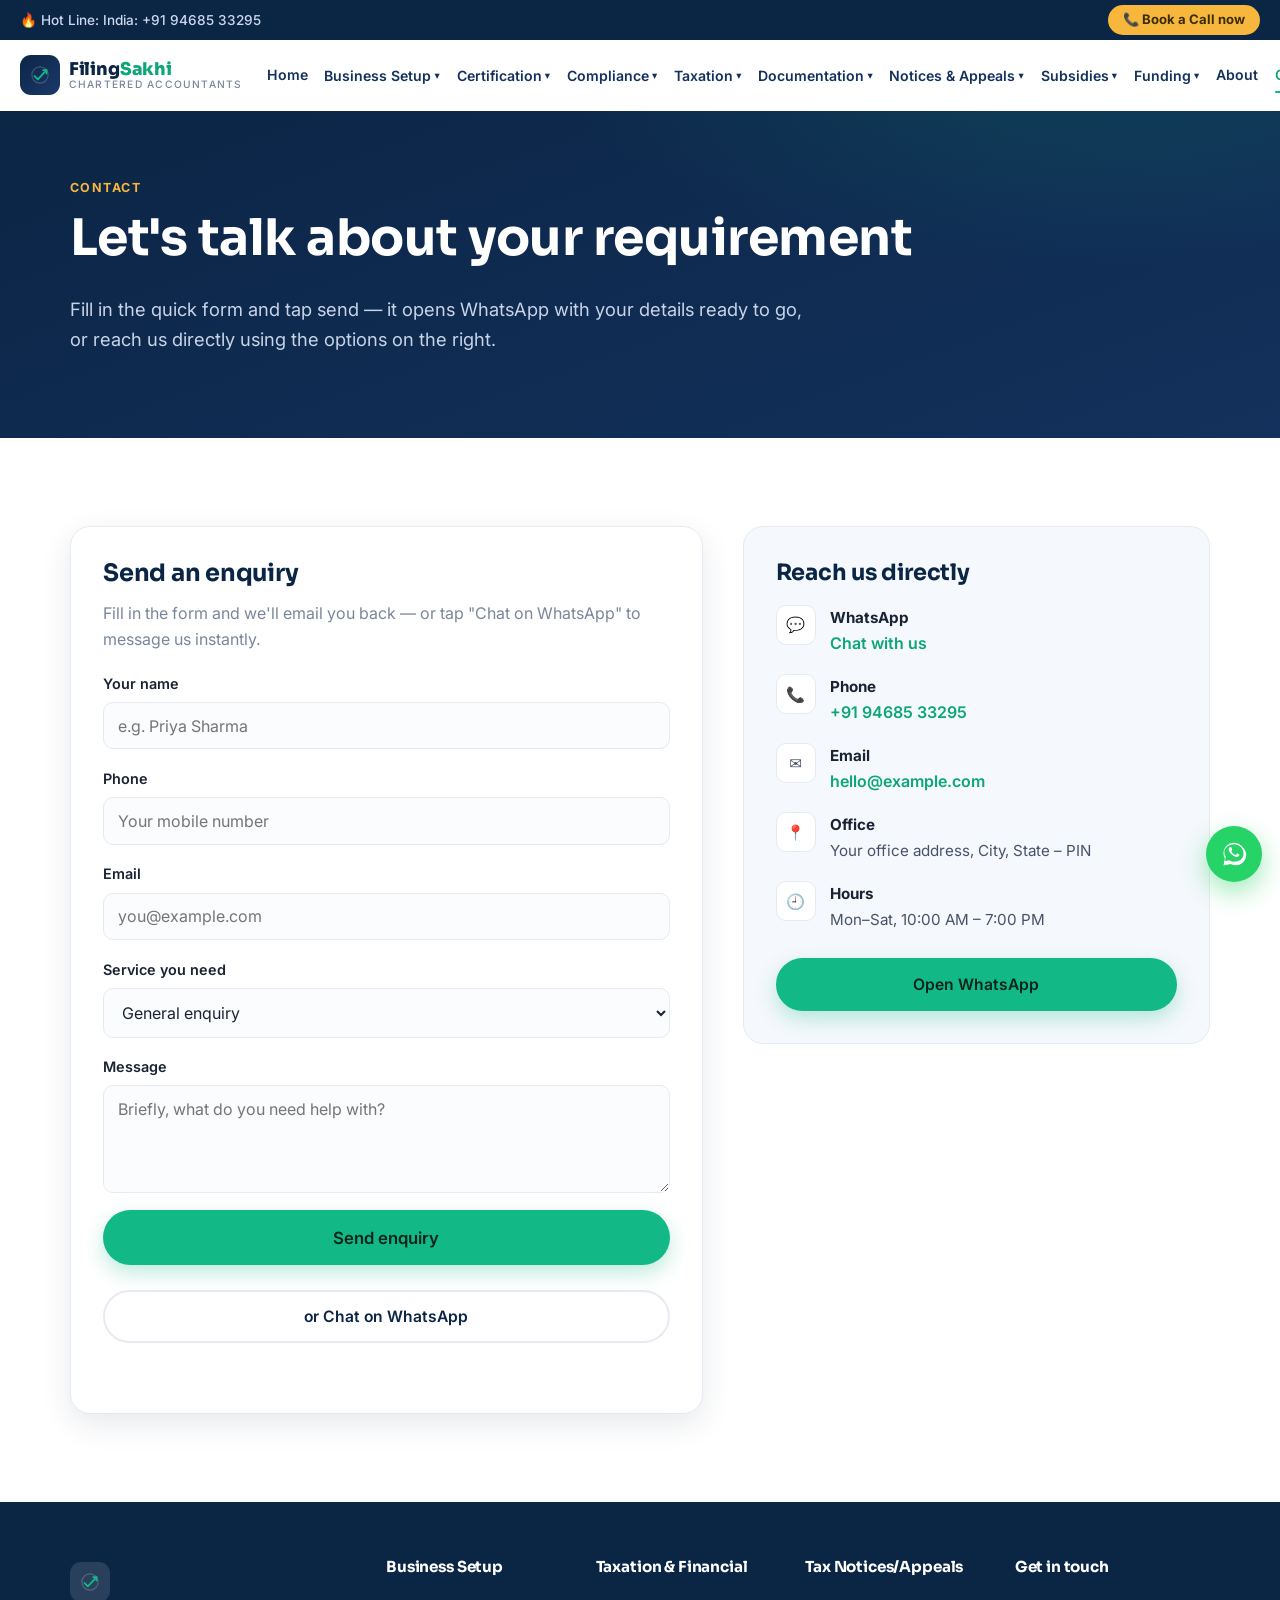
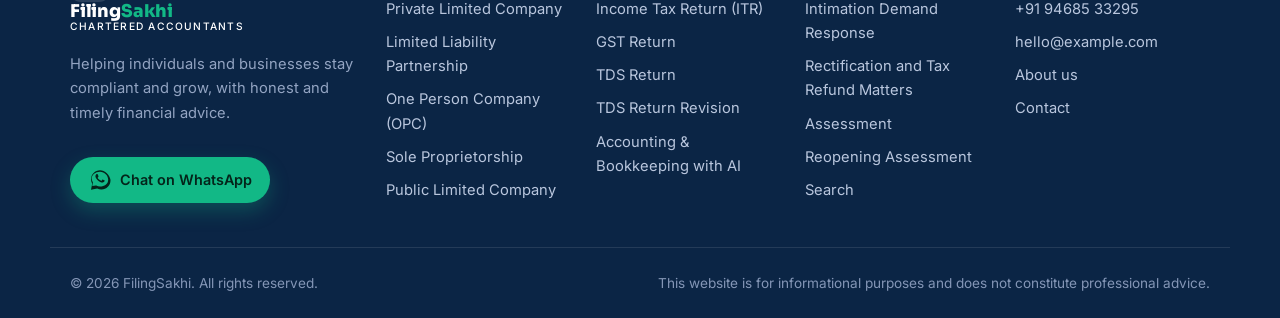
==== contact.html @ 88a985de "Initial commit: FilingSakhi static site Co-Authored-By: Claude Opus 4.8 (1M context) <noreply@anthro" ====
<!DOCTYPE html>
<html lang="en-IN">
<head>
  <meta charset="UTF-8" />
  <meta name="viewport" content="width=device-width, initial-scale=1.0" />
  <title>Contact — FilingSakhi | Chartered Accountants</title>
  <meta name="description" content="Contact FilingSakhi. Send your enquiry on WhatsApp and get a quick response for GST, income tax, company registration, compliance and accounting services." />
  <meta name="theme-color" content="#0b2545" />
  <link rel="icon" href="assets/favicon.svg" type="image/svg+xml" />
  <link rel="preconnect" href="https://fonts.googleapis.com" />
  <link rel="preconnect" href="https://fonts.gstatic.com" crossorigin />
  <link href="https://fonts.googleapis.com/css2?family=Inter:wght@400;500;600;700;800&family=Sora:wght@600;700;800&display=swap" rel="stylesheet" />
  <link rel="stylesheet" href="assets/css/style.css" />
</head>
<body>
  <header class="site-header" id="site-header-root"></header>

  <main>
    <section class="page-hero">
      <div class="container">
        <p class="eyebrow">Contact</p>
        <h1>Let's talk about your requirement</h1>
        <p class="lead">Fill in the quick form and tap send — it opens WhatsApp with your details ready to go, or reach us directly using the options on the right.</p>
      </div>
    </section>

    <section class="section">
      <div class="container contact-layout">
        <!-- WhatsApp enquiry form -->
        <div class="contact-form-wrap">
          <h2>Send an enquiry</h2>
          <p class="muted">Fill in the form and we'll email you back — or tap "Chat on WhatsApp" to message us instantly.</p>
          <div id="contact-form"></div>
        </div>

        <!-- Contact details -->
        <aside class="contact-info">
          <h2>Reach us directly</h2>
          <ul class="info-list">
            <li>
              <span class="info-ico">💬</span>
              <div><strong>WhatsApp</strong><a data-wa href="#">Chat with us</a></div>
            </li>
            <li>
              <span class="info-ico">📞</span>
              <div><strong>Phone</strong><a data-tel href="#"></a></div>
            </li>
            <li>
              <span class="info-ico">✉️</span>
              <div><strong>Email</strong><a data-email href="#"></a></div>
            </li>
            <li>
              <span class="info-ico">📍</span>
              <div><strong>Office</strong><span data-cfg-address></span></div>
            </li>
            <li>
              <span class="info-ico">🕘</span>
              <div><strong>Hours</strong><span data-cfg-hours></span></div>
            </li>
          </ul>
          <a class="btn btn-primary btn-block" data-wa href="#">Open WhatsApp</a>
        </aside>
      </div>
    </section>
  </main>

  <footer class="site-footer" id="site-footer-root"></footer>

  <a class="wa-float" data-wa href="#" aria-label="Chat on WhatsApp" title="Chat on WhatsApp">
    <svg viewBox="0 0 32 32" width="28" height="28" fill="currentColor" aria-hidden="true"><path d="M16 3C9.4 3 4 8.4 4 15c0 2.1.6 4.1 1.6 5.9L4 29l8.3-1.6c1.7.9 3.6 1.4 5.7 1.4 6.6 0 12-5.4 12-12S22.6 3 16 3zm0 21.8c-1.8 0-3.5-.5-5-1.4l-.4-.2-4.9.9.9-4.8-.2-.4c-1-1.6-1.5-3.4-1.5-5.3C4.9 9.5 9.9 4.9 16 4.9c6 0 10.9 4.9 10.9 10.9S22 24.8 16 24.8zm6-8.2c-.3-.2-1.9-1-2.2-1.1-.3-.1-.5-.2-.7.2s-.8 1.1-1 1.3c-.2.2-.4.2-.7.1-.3-.2-1.4-.5-2.6-1.6-1-.9-1.6-1.9-1.8-2.3-.2-.3 0-.5.1-.7l.5-.6c.2-.2.2-.3.3-.5.1-.2 0-.4 0-.6l-.9-2.2c-.2-.6-.5-.5-.7-.5h-.6c-.2 0-.5.1-.8.4-.3.3-1 1-1 2.5s1.1 2.9 1.2 3.1c.2.2 2.1 3.2 5.1 4.5.7.3 1.3.5 1.7.6.7.2 1.4.2 1.9.1.6-.1 1.9-.8 2.1-1.5.3-.7.3-1.4.2-1.5-.1-.2-.3-.2-.6-.4z"/></svg>
  </a>

  <script src="assets/js/main.js"></script>
</body>
</html>
---- assets/css/style.css ----
/* =========================================================
   Rahul & Associates — Chartered Accountants
   Design system + responsive styles
   ========================================================= */

:root {
  --navy: #0b2545;
  --navy-2: #13315c;
  --navy-3: #1b3a6b;
  --accent: #12b886;      /* emerald */
  --accent-dark: #0ca678;
  --gold: #f6b73c;
  --ink: #1a2333;
  --body: #47536b;
  --muted: #7a869a;
  --line: #e6eaf1;
  --bg: #ffffff;
  --bg-alt: #f5f8fc;
  --bg-navy-tint: #eef3fb;
  --white: #ffffff;
  --radius: 14px;
  --radius-lg: 20px;
  --shadow-sm: 0 2px 8px rgba(11, 37, 69, .06);
  --shadow: 0 10px 30px rgba(11, 37, 69, .10);
  --shadow-lg: 0 24px 60px rgba(11, 37, 69, .16);
  --container: 1180px;
  --font: "Inter", system-ui, -apple-system, Segoe UI, Roboto, sans-serif;
  --display: "Sora", var(--font);
}

/* ---------- Reset / base ---------- */
* { box-sizing: border-box; }
html { scroll-behavior: smooth; -webkit-text-size-adjust: 100%; overflow-x: clip; }
body { overflow-x: clip; }
body {
  margin: 0;
  font-family: var(--font);
  color: var(--body);
  background: var(--bg);
  line-height: 1.65;
  font-size: 16px;
  -webkit-font-smoothing: antialiased;
}
/* Lock background scroll while the mobile menu is open (both elements, since
   mobile browsers may scroll either <html> or <body>). */
html.nav-open, body.nav-open { overflow: hidden; height: 100%; }
body.nav-open .wa-float { display: none; }
img { max-width: 100%; display: block; }
a { color: inherit; text-decoration: none; }
h1, h2, h3, h4 { font-family: var(--display); color: var(--ink); line-height: 1.2; margin: 0 0 .5em; letter-spacing: -.01em; }
h1 { font-size: clamp(2rem, 5vw, 3.15rem); }
h2 { font-size: clamp(1.6rem, 3.5vw, 2.3rem); }
h3 { font-size: 1.2rem; }
p { margin: 0 0 1rem; }

.container { width: 100%; max-width: var(--container); margin: 0 auto; padding: 0 20px; }
.center { text-align: center; margin-top: 2.5rem; }
.muted { color: var(--muted); }

.eyebrow { text-transform: uppercase; letter-spacing: .12em; font-size: .78rem; font-weight: 700; color: var(--accent-dark); margin: 0 0 .6rem; }
.lead { font-size: 1.15rem; color: var(--body); max-width: 62ch; }

/* ---------- Buttons ---------- */
.btn {
  display: inline-flex; align-items: center; justify-content: center; gap: .5rem;
  font-family: var(--font); font-weight: 600; font-size: .98rem;
  padding: .72rem 1.35rem; border-radius: 999px; border: 2px solid transparent;
  cursor: pointer; transition: transform .15s ease, box-shadow .2s ease, background .2s ease, color .2s ease;
  white-space: nowrap;
}
.btn svg { flex-shrink: 0; }
.btn:active { transform: translateY(1px); }
.btn-primary { background: var(--accent); color: #04241a; box-shadow: 0 8px 20px rgba(18,184,134,.28); }
.btn-primary:hover { background: var(--accent-dark); box-shadow: 0 10px 26px rgba(18,184,134,.36); }
.btn-ghost { background: rgba(255,255,255,.12); color: #fff; border-color: rgba(255,255,255,.35); }
.btn-ghost:hover { background: rgba(255,255,255,.22); }
.btn-outline { background: transparent; color: var(--navy); border-color: var(--line); }
.btn-outline:hover { border-color: var(--accent); color: var(--accent-dark); }
.btn-white { background: #fff; color: var(--navy); }
.btn-white:hover { box-shadow: var(--shadow); }
.btn-lg { padding: .95rem 1.8rem; font-size: 1.05rem; }
.btn-sm { padding: .55rem 1rem; font-size: .9rem; }
.btn-block { width: 100%; }

/* ---------- Header: top bar ---------- */
.site-header { position: sticky; top: 0; z-index: 60; }
.topbar { background: var(--navy); color: #cdd8ec; font-size: .85rem; }
.topbar-inner, .header-inner { max-width: 1320px; }
.topbar-inner { display: flex; align-items: center; justify-content: space-between; min-height: 40px; gap: 1rem; flex-wrap: wrap; }
.topbar-hot { font-weight: 500; }
.topbar-cta { background: var(--gold); color: #3a2c05; font-weight: 700; padding: .28rem .95rem; border-radius: 999px; font-size: .82rem; }
.topbar-cta:hover { filter: brightness(1.05); }

/* ---------- Header: main bar ---------- */
.mainbar { background: rgba(255,255,255,.96); backdrop-filter: saturate(180%) blur(10px); border-bottom: 1px solid transparent; transition: box-shadow .2s ease, border-color .2s ease; }
.mainbar.scrolled { box-shadow: var(--shadow-sm); border-color: var(--line); }
.header-inner { display: flex; align-items: center; justify-content: space-between; min-height: 70px; gap: 1rem; }

.brand { display: inline-flex; align-items: center; gap: .55rem; flex-shrink: 0; }
.brand-mark { display: grid; place-items: center; width: 40px; height: 40px; border-radius: 11px; background: linear-gradient(135deg, var(--navy), var(--navy-3)); color: #fff; font-family: var(--display); font-weight: 800; font-size: .9rem; letter-spacing: -.02em; }
.brand-logo { display: block; }
.brand-text { display: flex; flex-direction: column; font-family: var(--display); font-weight: 800; color: var(--ink); line-height: 1.05; font-size: 1.1rem; white-space: nowrap; }
.brand-text .bn { letter-spacing: -.01em; }
.brand-text .bn-a { color: var(--navy); }
.brand-text .bn-b { color: var(--accent-dark); }
.brand-text small { font-family: var(--font); font-weight: 500; font-size: .64rem; letter-spacing: .12em; text-transform: uppercase; color: var(--muted); }

/* ---------- Navigation ---------- */
.nav { display: flex; align-items: center; gap: .05rem; }
.nav-link { display: inline-flex; align-items: center; gap: .2rem; font-family: var(--font); font-weight: 600; color: var(--navy-2); font-size: .88rem; padding: .5rem .5rem; border-radius: 8px; background: none; border: 0; cursor: pointer; position: relative; white-space: nowrap; }
.nav-link:hover { color: var(--accent-dark); }
.nav-link.active { color: var(--accent-dark); }
.nav-link.active::after { content: ""; position: absolute; left: .5rem; right: .5rem; bottom: 2px; height: 2px; background: var(--accent); border-radius: 2px; }
.caret { font-size: .65rem; transition: transform .2s ease; }
/* Desktop: the top-bar "Book a Call" is the CTA, so hide the nav pill here.
   It reappears inside the mobile off-canvas menu (see media query). */
.nav-cta { display: none; color: #04241a; }

/* Mega menu (desktop) */
.nav-item { position: static; }
.mega { position: absolute; left: 0; right: 0; top: 100%; background: #fff; border-top: 1px solid var(--line); box-shadow: var(--shadow-lg); opacity: 0; visibility: hidden; transform: translateY(6px); transition: opacity .16s ease, transform .16s ease, visibility .16s; z-index: 55; }
.nav-item.has-mega:hover > .mega,
.nav-item.has-mega:focus-within > .mega { opacity: 1; visibility: visible; transform: translateY(0); }
.nav-item.has-mega:hover .caret { transform: rotate(180deg); }
.mega-inner { padding: 1.6rem 20px 1.9rem; }
.mega-head { display: flex; align-items: center; gap: .8rem; margin-bottom: 1.2rem; padding-bottom: 1rem; border-bottom: 1px solid var(--line); }
.mega-ico { width: 44px; height: 44px; border-radius: 12px; background: var(--bg-navy-tint); display: grid; place-items: center; font-size: 1.4rem; }
.mega-head strong { display: block; font-family: var(--display); color: var(--navy); font-size: 1.15rem; }
.mega-head span { color: var(--muted); font-size: .9rem; }
.mega-grid { display: grid; grid-template-columns: repeat(4, 1fr); gap: .35rem 1.5rem; }
.mega-grid a { color: var(--body); font-size: .92rem; padding: .45rem .55rem; border-radius: 8px; font-weight: 500; transition: background .15s ease, color .15s ease; }
.mega-grid a:hover { background: var(--bg-alt); color: var(--accent-dark); }

/* Hamburger */
.nav-toggle { display: none; flex-direction: column; gap: 5px; background: none; border: 0; padding: 8px; cursor: pointer; }
.nav-toggle span { width: 26px; height: 2px; background: var(--navy); border-radius: 2px; transition: transform .25s ease, opacity .2s ease; }
.nav-toggle.open span:nth-child(1) { transform: translateY(7px) rotate(45deg); }
.nav-toggle.open span:nth-child(2) { opacity: 0; }
.nav-toggle.open span:nth-child(3) { transform: translateY(-7px) rotate(-45deg); }

/* ---------- Hero ---------- */
.hero {
  background:
    radial-gradient(1200px 500px at 80% -10%, rgba(18,184,134,.18), transparent 60%),
    linear-gradient(160deg, var(--navy) 0%, var(--navy-2) 60%, var(--navy-3) 100%);
  color: #e9eef7; padding: clamp(1.8rem, 3.5vw, 2.8rem) 0 clamp(2rem, 3.5vw, 2.8rem); overflow: hidden;
}
.hero-inner { display: grid; grid-template-columns: 1.2fr .9fr; gap: 3rem; align-items: center; }
.hero-copy h1 { color: #fff; font-size: clamp(1.9rem, 4vw, 2.6rem); margin-bottom: .55rem; }
.hero-copy .eyebrow { color: var(--gold); margin-bottom: .5rem; }
.hero-copy .lead { color: #c8d4e8; margin-bottom: 0; }
.hero-actions { display: flex; flex-wrap: wrap; gap: .9rem; margin: 1.3rem 0 1.1rem; }
.hero-badges { list-style: none; display: flex; flex-wrap: wrap; gap: 1.2rem; padding: 0; margin: 0; color: #aebfd8; font-size: .92rem; font-weight: 500; }

.hero-card { background: rgba(255,255,255,.08); border: 1px solid rgba(255,255,255,.16); border-radius: var(--radius-lg); padding: 1.6rem; box-shadow: var(--shadow-lg); backdrop-filter: blur(6px); }
.hc-row { display: flex; justify-content: space-between; align-items: center; padding: .8rem 0; border-bottom: 1px solid rgba(255,255,255,.12); color: #dbe4f3; font-weight: 500; }
.hc-row:last-of-type { border-bottom: 0; }
.hc-row .ok { color: #6ee7b7; font-weight: 600; font-size: .9rem; }
.hc-bar { height: 8px; border-radius: 999px; background: rgba(255,255,255,.16); margin-top: 1rem; overflow: hidden; }
.hc-bar i { display: block; height: 100%; background: linear-gradient(90deg, var(--accent), #6ee7b7); border-radius: 999px; }
.hc-note { margin: .6rem 0 0; color: #9fb2d0; font-size: .85rem; }

/* ---------- Stats strip ---------- */
.stats { background: var(--white); margin-top: -2.5rem; }
.stats-grid { display: grid; grid-template-columns: repeat(4, 1fr); gap: 1rem; background: #fff; border: 1px solid var(--line); border-radius: var(--radius-lg); box-shadow: var(--shadow); padding: 1.6rem 1rem; position: relative; z-index: 2; }
.stats-grid > div { text-align: center; }
.stats-grid strong { display: block; font-family: var(--display); font-size: 1.9rem; color: var(--navy); }
.stats-grid span { color: var(--muted); font-size: .9rem; }

/* ---------- Sections ---------- */
.section { padding: clamp(3.5rem, 7vw, 5.5rem) 0; }
.section-alt { background: var(--bg-alt); }
.section-head { text-align: center; max-width: 720px; margin: 0 auto 3rem; }
.section-sub { color: var(--body); font-size: 1.08rem; }

/* ---------- Core expertise (home highlight) ---------- */
.core-grid { display: grid; grid-template-columns: repeat(3, 1fr); gap: 1.5rem; }
.core-card { position: relative; background: #fff; border: 1px solid var(--line); border-top: 4px solid var(--accent); border-radius: var(--radius-lg); padding: 1.9rem 1.7rem; box-shadow: var(--shadow); transition: transform .18s ease, box-shadow .2s ease; }
.core-card:hover { transform: translateY(-5px); box-shadow: var(--shadow-lg); }
.core-badge { position: absolute; top: 1.2rem; right: 1.2rem; background: var(--bg-navy-tint); color: var(--accent-dark); font-size: .68rem; font-weight: 700; text-transform: uppercase; letter-spacing: .08em; padding: .28rem .6rem; border-radius: 999px; }
.core-ico { display: inline-grid; place-items: center; width: 56px; height: 56px; border-radius: 15px; background: var(--bg-navy-tint); font-size: 1.7rem; margin-bottom: 1rem; }
.core-card h3 { color: var(--navy); font-size: 1.3rem; margin-bottom: .5rem; }
.core-card > p { font-size: .96rem; margin-bottom: 1.1rem; }
.core-list { list-style: none; padding: 0; margin: 0 0 1.2rem; display: grid; gap: .4rem; }
.core-list a { color: var(--navy-2); font-weight: 500; font-size: .93rem; display: inline-flex; align-items: center; gap: .45rem; }
.core-list a::before { content: "›"; color: var(--accent-dark); font-weight: 800; }
.core-list a:hover { color: var(--accent-dark); }
.core-link { font-weight: 700; color: var(--accent-dark); font-size: .95rem; }
.core-link:hover { color: var(--navy); }
.svc-card { scroll-margin-top: 120px; }
@media (max-width: 960px) { .core-grid { grid-template-columns: 1fr; max-width: 520px; margin: 0 auto; } }

/* ---------- Home services showcase ---------- */
.services-showcase { display: grid; gap: 1.4rem; }
.svc-block { background: #fff; border: 1px solid var(--line); border-radius: var(--radius-lg); padding: 1.6rem 1.7rem; box-shadow: var(--shadow-sm); }
.svc-block-head { display: flex; align-items: center; gap: .85rem; margin-bottom: 1.1rem; }
.svc-ico { width: 48px; height: 48px; border-radius: 12px; background: var(--bg-navy-tint); display: grid; place-items: center; font-size: 1.4rem; flex-shrink: 0; }
.svc-block-head h3 { color: var(--navy); margin: 0; font-size: 1.2rem; }
.svc-block-head p { margin: .1rem 0 0; color: var(--muted); font-size: .92rem; }
.svc-chips { display: flex; flex-wrap: wrap; gap: .5rem; }
.svc-chip { display: inline-flex; align-items: center; background: var(--bg-alt); border: 1px solid var(--line); color: var(--navy-2); font-size: .88rem; font-weight: 500; padding: .5rem .85rem; border-radius: 999px; transition: background .15s ease, color .15s ease, border-color .15s ease, transform .12s ease; }
.svc-chip:hover { background: var(--accent); border-color: var(--accent); color: #04241a; transform: translateY(-2px); }

/* ---------- Full services page ---------- */
.services-full { display: grid; grid-template-columns: repeat(2, 1fr); gap: 1.6rem; }
.svc-card { background: #fff; border: 1px solid var(--line); border-radius: var(--radius-lg); padding: 1.7rem; box-shadow: var(--shadow-sm); }
.svc-card-head { display: flex; align-items: center; gap: .8rem; }
.svc-card-head h3 { margin: 0; color: var(--navy); }
.svc-card-blurb { color: var(--muted); font-size: .95rem; margin: .7rem 0 1.1rem; }
.svc-list { list-style: none; margin: 0; padding: 0; display: grid; gap: .1rem; }
.svc-list a { display: flex; align-items: center; justify-content: space-between; gap: 1rem; padding: .6rem .7rem; border-radius: 10px; color: var(--ink); font-weight: 500; font-size: .95rem; transition: background .15s ease; }
.svc-list a:hover { background: var(--bg-alt); }
.svc-list em { color: var(--accent-dark); font-style: normal; font-weight: 700; font-size: .85rem; opacity: 0; transform: translateX(-4px); transition: opacity .15s ease, transform .15s ease; white-space: nowrap; }
.svc-list a:hover em { opacity: 1; transform: translateX(0); }

/* ---------- Cards (generic) ---------- */
.cards { display: grid; grid-template-columns: repeat(3, 1fr); gap: 1.4rem; }
.card { background: #fff; border: 1px solid var(--line); border-radius: var(--radius); padding: 1.7rem; box-shadow: var(--shadow-sm); transition: transform .18s ease, box-shadow .2s ease, border-color .2s ease; }
.card:hover { transform: translateY(-4px); box-shadow: var(--shadow); border-color: #d5deeb; }
.card-icon { width: 52px; height: 52px; border-radius: 14px; display: grid; place-items: center; font-size: 1.5rem; background: var(--bg-navy-tint); margin-bottom: 1rem; }
.card h3 { color: var(--navy); }
.card p { margin-bottom: 0; font-size: .96rem; }

/* ---------- Split section ---------- */
.split { display: grid; grid-template-columns: 1.05fr .95fr; gap: 3rem; align-items: center; }
.split-copy h2 { color: var(--navy); }
.checklist { list-style: none; padding: 0; margin: 1.4rem 0; display: grid; gap: .7rem; }
.checklist li { position: relative; padding-left: 1.9rem; font-weight: 500; color: var(--ink); }
.checklist li::before { content: "✓"; position: absolute; left: 0; top: 0; width: 1.35rem; height: 1.35rem; background: var(--accent); color: #04241a; border-radius: 50%; display: grid; place-items: center; font-size: .8rem; font-weight: 800; }
.split-media { display: grid; grid-template-columns: 1fr 1fr; gap: 1rem; }
.feature-tile { background: #fff; border: 1px solid var(--line); border-radius: var(--radius); padding: 1.4rem; box-shadow: var(--shadow-sm); text-align: center; }
.feature-tile strong { display: block; font-family: var(--display); font-size: 1.6rem; color: var(--navy); margin-bottom: .2rem; }
.feature-tile span { color: var(--muted); font-size: .88rem; }

/* ---------- Team (About page) ---------- */
.team-grid { display: grid; grid-template-columns: repeat(3, 1fr); gap: 1.4rem; }
.team-card { background: #fff; border: 1px solid var(--line); border-radius: var(--radius); padding: 1.7rem 1.5rem; box-shadow: var(--shadow-sm); text-align: center; transition: transform .18s ease, box-shadow .2s ease; }
.team-card:hover { transform: translateY(-4px); box-shadow: var(--shadow); }
.avatar { width: 72px; height: 72px; border-radius: 50%; margin: 0 auto 1rem; display: grid; place-items: center; font-family: var(--display); font-weight: 800; font-size: 1.4rem; color: #fff; background: linear-gradient(135deg, var(--navy), var(--navy-3)); letter-spacing: -.01em; }
.team-card:nth-child(even) .avatar { background: linear-gradient(135deg, var(--accent-dark), var(--accent)); color: #04241a; }
.team-card h3 { color: var(--navy); font-size: 1.1rem; margin: 0 0 .2rem; }
.team-card .creds { color: var(--accent-dark); font-weight: 700; font-size: .78rem; text-transform: uppercase; letter-spacing: .05em; margin: 0 0 .7rem; }
.team-card p { font-size: .93rem; margin: 0; }
.team-note { text-align: center; color: var(--body); max-width: 760px; margin: 2rem auto 0; font-size: 1rem; }

/* Mission / Vision duo */
.duo { display: grid; grid-template-columns: 1fr 1fr; gap: 1.4rem; }
.duo-card { padding: 2rem; }
.duo-card h3 { font-size: 1.3rem; }

@media (max-width: 860px) { .team-grid { grid-template-columns: 1fr 1fr; } }
@media (max-width: 720px) { .duo { grid-template-columns: 1fr; } }
@media (max-width: 560px) { .team-grid { grid-template-columns: 1fr; } }

/* ---------- Steps ---------- */
.steps { display: grid; grid-template-columns: repeat(3, 1fr); gap: 1.4rem; }
.step { background: #fff; border: 1px solid var(--line); border-radius: var(--radius); padding: 1.8rem; box-shadow: var(--shadow-sm); }
.step-no { display: grid; place-items: center; width: 40px; height: 40px; border-radius: 12px; background: var(--navy); color: #fff; font-family: var(--display); font-weight: 800; margin-bottom: .9rem; }
.step h3 { color: var(--navy); }

/* ---------- Testimonials ---------- */
.quote { background: #fff; border: 1px solid var(--line); border-left: 4px solid var(--accent); border-radius: var(--radius); padding: 1.7rem; margin: 0; box-shadow: var(--shadow-sm); }
.quote p { font-size: 1.02rem; color: var(--ink); font-style: italic; }
.quote footer { color: var(--muted); font-weight: 600; font-style: normal; }

/* ---------- CTA ---------- */
.cta { background: linear-gradient(135deg, var(--navy), var(--navy-3)); color: #fff; padding: clamp(3rem, 6vw, 4.5rem) 0; }
.cta-inner { display: flex; align-items: center; justify-content: space-between; gap: 2rem; flex-wrap: wrap; }
.cta h2 { color: #fff; margin-bottom: .4rem; }
.cta p { color: #c8d4e8; margin: 0; max-width: 48ch; }

/* ---------- Page hero (inner pages) ---------- */
.page-hero { background: radial-gradient(900px 380px at 85% -20%, rgba(18,184,134,.16), transparent 60%), linear-gradient(160deg, var(--navy), var(--navy-2)); color: #e9eef7; padding: clamp(2.6rem, 6vw, 4.2rem) 0; }
.page-hero h1 { color: #fff; }
.page-hero .lead { color: #c8d4e8; }
.page-hero .eyebrow { color: var(--gold); }

/* ---------- Contact ---------- */
.contact-layout { display: grid; grid-template-columns: 1.15fr .85fr; gap: 2.5rem; align-items: start; }
.contact-form-wrap { background: #fff; border: 1px solid var(--line); border-radius: var(--radius-lg); padding: 2rem; box-shadow: var(--shadow); }
.contact-form-wrap h2 { color: var(--navy); font-size: 1.5rem; }
.wa-form, .enquiry-form { display: grid; gap: 1.1rem; margin-top: 1.2rem; }
.field { display: grid; gap: .4rem; }
.field label { font-weight: 600; font-size: .9rem; color: var(--ink); }
.field input, .field select, .field textarea { font-family: var(--font); font-size: 1rem; color: var(--ink); padding: .8rem .9rem; border: 1.5px solid var(--line); border-radius: 10px; background: #fbfcfe; transition: border-color .15s ease, box-shadow .15s ease; width: 100%; }
.field input:focus, .field select:focus, .field textarea:focus { outline: none; border-color: var(--accent); box-shadow: 0 0 0 3px rgba(18,184,134,.15); }
.field textarea { resize: vertical; }
.form-hint { font-size: .88rem; color: var(--accent-dark); min-height: 1.2em; margin: .2rem 0 0; text-align: center; }
.form-hint.ok { color: var(--accent-dark); font-weight: 600; }
.form-hint.err { color: #d6336c; }

.contact-info { background: var(--bg-alt); border: 1px solid var(--line); border-radius: var(--radius-lg); padding: 2rem; }
.contact-info h2 { color: var(--navy); font-size: 1.4rem; }
.info-list { list-style: none; padding: 0; margin: 1.2rem 0 1.6rem; display: grid; gap: 1.1rem; }
.info-list li { display: flex; gap: .9rem; align-items: flex-start; }
.info-ico { width: 40px; height: 40px; border-radius: 10px; background: #fff; border: 1px solid var(--line); display: grid; place-items: center; font-size: 1.1rem; flex-shrink: 0; }
.info-list strong { display: block; color: var(--ink); font-size: .95rem; }
.info-list a { color: var(--accent-dark); font-weight: 600; }
.info-list span { color: var(--body); font-size: .95rem; }

/* ---------- Service info page ---------- */
.breadcrumb { display: flex; flex-wrap: wrap; align-items: center; gap: .45rem; font-size: .85rem; color: #aebfd8; margin-bottom: 1rem; }
.breadcrumb a { color: #c8d4e8; }
.breadcrumb a:hover { color: #fff; }
.breadcrumb em { color: var(--gold); font-style: normal; font-weight: 600; }

/* Compact single-column service hero (enquiry card lives in the sidebar) */
.service-hero { padding: 1.5rem 0 1.8rem; }
.service-hero h1 { font-size: clamp(1.7rem, 3.4vw, 2.3rem); margin: .3rem 0 .5rem; }
.service-hero .lead { font-size: 1.05rem; }
.service-hero .hero-actions { margin-top: 1.2rem; }
.enquire-card h3 { font-size: 1.15rem; margin-bottom: .35rem; }
.enquire-card .muted { font-size: .9rem; margin-bottom: .2rem; }
.enquire-card .enquiry-form { gap: .7rem; margin-top: .9rem; }
.enquire-card .field label { font-size: .85rem; }
.enquire-card .field input, .enquire-card .field textarea { padding: .6rem .75rem; font-size: .95rem; }

.service-layout { display: grid; grid-template-columns: 1fr 340px; gap: 2.5rem; align-items: start; }
.service-main h2 { color: var(--navy); font-size: 1.4rem; margin: 2rem 0 .8rem; }
.service-main h2:first-child { margin-top: 0; }
.service-main > p { font-size: 1.03rem; }

.ticklist { list-style: none; padding: 0; margin: 0 0 .5rem; display: grid; grid-template-columns: 1fr 1fr; gap: .55rem 1.5rem; }
.ticklist li { position: relative; padding-left: 1.7rem; color: var(--ink); font-weight: 500; font-size: .96rem; }
.ticklist li::before { content: "✓"; position: absolute; left: 0; top: .05rem; width: 1.25rem; height: 1.25rem; background: var(--accent); color: #04241a; border-radius: 50%; display: grid; place-items: center; font-size: .72rem; font-weight: 800; }
.doclist li::before { content: "📄"; background: var(--bg-navy-tint); }

.steps-compact { grid-template-columns: repeat(3, 1fr); }
.steps-compact .step { padding: 1.3rem; }

.faqs { display: grid; gap: .7rem; }
.faq { background: #fff; border: 1px solid var(--line); border-radius: var(--radius); padding: 0 1.1rem; box-shadow: var(--shadow-sm); }
.faq summary { cursor: pointer; font-weight: 600; color: var(--navy); padding: 1rem 0; list-style: none; display: flex; justify-content: space-between; align-items: center; gap: 1rem; }
.faq summary::-webkit-details-marker { display: none; }
.faq summary::after { content: "+"; font-size: 1.3rem; color: var(--accent-dark); font-weight: 400; line-height: 1; }
.faq[open] summary::after { content: "–"; }
.faq p { margin: 0 0 1rem; color: var(--body); font-size: .96rem; }

.service-side { position: sticky; top: 130px; display: grid; gap: 1.2rem; }
.side-card { background: #fff; border: 1px solid var(--line); border-radius: var(--radius-lg); padding: 1.5rem; box-shadow: var(--shadow); }
.side-card h3 { color: var(--navy); font-size: 1.15rem; }
.side-facts { list-style: none; padding: 0; margin: 1.2rem 0 0; display: grid; gap: .6rem; font-size: .92rem; color: var(--ink); font-weight: 500; }
.side-facts li { display: flex; gap: .5rem; align-items: center; }
.side-facts span { color: var(--accent-dark); font-weight: 800; }
.related-links { display: grid; gap: .1rem; margin-top: .6rem; }
.related-links a { padding: .5rem .1rem; color: var(--body); font-weight: 500; font-size: .93rem; border-bottom: 1px solid var(--line); }
.related-links a:last-child { border-bottom: 0; }
.related-links a:hover { color: var(--accent-dark); }

@media (max-width: 900px) {
  .service-layout { grid-template-columns: 1fr; }
  .service-side { position: static; }
  .steps-compact { grid-template-columns: 1fr; }
}
@media (max-width: 560px) {
  .ticklist { grid-template-columns: 1fr; }
}

/* ---------- Footer ---------- */
.site-footer { background: var(--navy); color: #b9c6dd; padding: 3.5rem 0 1.5rem; }
.footer-grid { display: grid; grid-template-columns: 1.6fr 1fr 1fr 1fr 1.1fr; gap: 2rem; padding-bottom: 2.5rem; border-bottom: 1px solid rgba(255,255,255,.1); }
.footer-brand-col .btn { margin-top: 1rem; }
.brand-footer .brand-mark { background: rgba(255,255,255,.12); }
.brand-footer .brand-text, .brand-footer .brand-text small { color: #fff; }
.brand-footer .brand-text .bn-a { color: #fff; }
.brand-footer .brand-text .bn-b { color: var(--accent); }
.footer-about { margin-top: 1rem; font-size: .92rem; color: #93a4c2; max-width: 34ch; }
.footer-grid h4 { color: #fff; font-size: .95rem; margin-bottom: 1rem; }
.footer-grid a:not(.btn) { display: block; color: #b9c6dd; padding: .28rem 0; font-size: .92rem; }
.footer-grid a:not(.btn):hover { color: var(--accent); }
.footer-bottom { display: flex; justify-content: space-between; gap: 1rem; flex-wrap: wrap; padding-top: 1.5rem; font-size: .85rem; color: #8496b6; }
.footer-bottom p { margin: 0; }

/* ---------- Floating WhatsApp ---------- */
.wa-float { position: fixed; right: 18px; bottom: 18px; z-index: 70; width: 56px; height: 56px; border-radius: 50%; background: #25d366; color: #fff; display: grid; place-items: center; box-shadow: 0 10px 26px rgba(37,211,102,.45); transition: transform .18s ease, box-shadow .2s ease; }
.wa-float:hover { transform: scale(1.08); box-shadow: 0 14px 32px rgba(37,211,102,.55); }

/* ---------- Responsive ---------- */
@media (max-width: 1080px) {
  .mega-grid { grid-template-columns: repeat(3, 1fr); }
}

@media (max-width: 960px) {
  .hero-inner { grid-template-columns: 1fr; gap: 2rem; }
  .hero-card { max-width: 420px; }
  .split { grid-template-columns: 1fr; gap: 2rem; }
  .cards { grid-template-columns: repeat(2, 1fr); }
  .services-full { grid-template-columns: 1fr; }
  .steps { grid-template-columns: 1fr; }
  .contact-layout { grid-template-columns: 1fr; }
  .footer-grid { grid-template-columns: 1fr 1fr; }
}

/* Mobile / tablet nav breakpoint (matches JS matchMedia 1200px) */
@media (max-width: 1200px) {
  .nav-toggle { display: flex; }
  /* IMPORTANT: backdrop-filter on an ancestor would trap position:fixed inside
     it. Disable it on mobile so the slide-in menu is viewport-relative. */
  .mainbar { backdrop-filter: none; -webkit-backdrop-filter: none; background: #fff; }
  .nav {
    position: fixed; top: 110px; left: 0; right: 0; bottom: 0; /* JS sets exact top */
    flex-direction: column; align-items: stretch; gap: 0;
    background: #fff; padding: .5rem 20px 3rem; overflow-y: auto;
    -webkit-overflow-scrolling: touch; overscroll-behavior: contain;
    transform: translateX(100%); transition: transform .28s ease; z-index: 55;
    box-shadow: var(--shadow); height: auto;
  }
  .nav.open { transform: translateX(0); }
  .nav > .nav-link { padding: .95rem .2rem; border-bottom: 1px solid var(--line); border-radius: 0; font-size: 1rem; }
  .nav > .nav-link.active::after { display: none; }
  .nav-cta { display: inline-flex; justify-content: center; margin: 1rem 0 0; }

  /* Accordion mega on mobile */
  .nav-item.has-mega { border-bottom: 1px solid var(--line); }
  .nav-mega-toggle { width: 100%; justify-content: space-between; padding: .95rem .2rem; font-size: 1rem; }
  .mega {
    position: static; opacity: 1; visibility: visible; transform: none;
    box-shadow: none; border-top: 0; max-height: 0; overflow: hidden;
    transition: max-height .3s ease;
  }
  .nav-item.has-mega.open > .mega { max-height: 1400px; }
  .nav-item.has-mega.open .caret { transform: rotate(180deg); }
  .mega-inner { padding: 0 0 1rem; }
  .mega-head { display: none; }
  .mega-grid { grid-template-columns: 1fr 1fr; gap: 0; }
  .mega-grid a { padding: .55rem .4rem; font-size: .88rem; }
}

@media (max-width: 720px) {
  .stats-grid { grid-template-columns: repeat(2, 1fr); gap: 1.4rem; }
  .cards { grid-template-columns: 1fr; }
  .split-media { grid-template-columns: 1fr 1fr; }
  .cta-inner { flex-direction: column; align-items: flex-start; }
  .footer-grid { grid-template-columns: 1fr; gap: 1.6rem; }
  .footer-bottom { flex-direction: column; }
  .hero-badges { gap: .5rem 1.2rem; }
  .topbar-inner { justify-content: center; text-align: center; min-height: 0; padding: .35rem 0; }
}

@media (max-width: 420px) {
  .brand-text { font-size: .95rem; }
  .split-media { grid-template-columns: 1fr; }
  .mega-grid { grid-template-columns: 1fr; }
}

/* ---------- Reduced motion ---------- */
@media (prefers-reduced-motion: reduce) {
  * { scroll-behavior: auto !important; transition: none !important; }
}
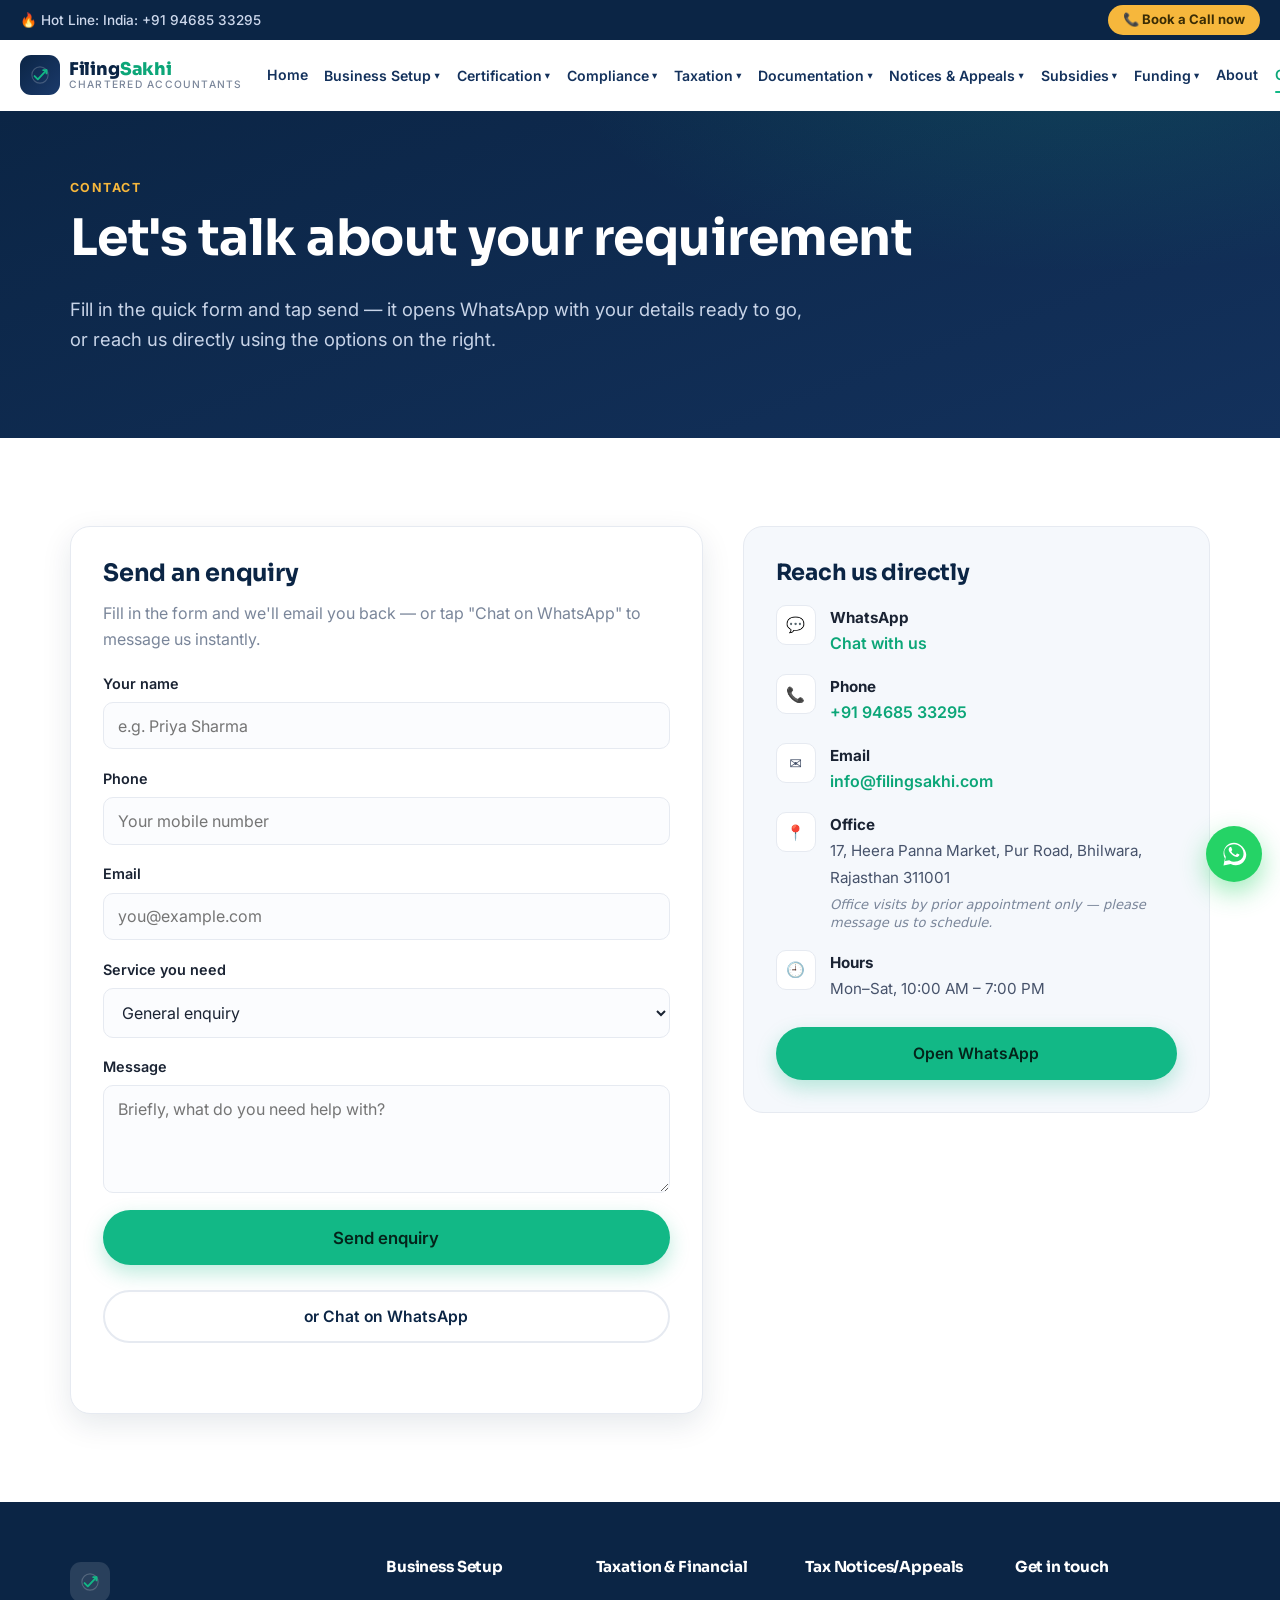
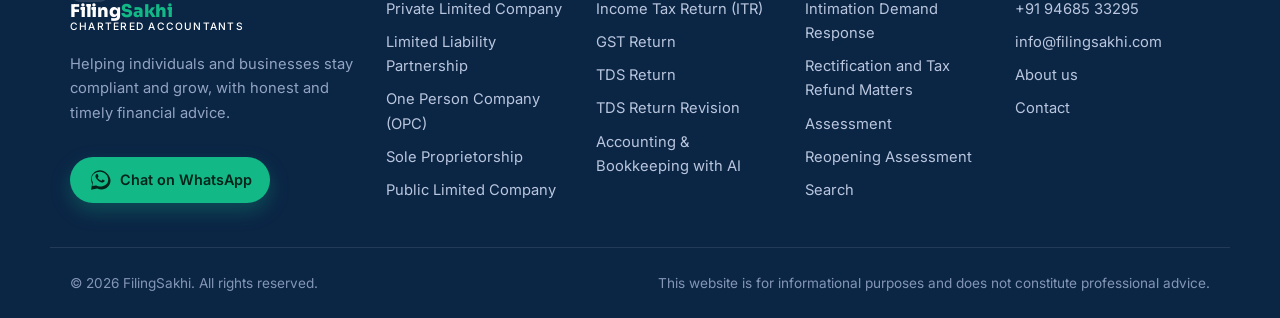
==== commit 31bac230: "Add Bhilwara office address + by-appointment note on contact page Co-Authored-By: Claude Opus 4.8 (1" ====
--- a/contact.html
+++ b/contact.html
@@ -51,7 +51,7 @@
             </li>
             <li>
               <span class="info-ico">📍</span>
-              <div><strong>Office</strong><span data-cfg-address></span></div>
+              <div><strong>Office</strong><span data-cfg-address></span><small class="info-note" data-cfg-visitnote></small></div>
             </li>
             <li>
               <span class="info-ico">🕘</span>
--- a/assets/css/style.css
+++ b/assets/css/style.css
@@ -297,6 +297,7 @@
 .info-list strong { display: block; color: var(--ink); font-size: .95rem; }
 .info-list a { color: var(--accent-dark); font-weight: 600; }
 .info-list span { color: var(--body); font-size: .95rem; }
+.info-note { display: block; margin-top: .35rem; color: var(--muted, #6b7a90); font-size: .82rem; font-style: italic; line-height: 1.4; }
 
 /* ---------- Service info page ---------- */
 .breadcrumb { display: flex; flex-wrap: wrap; align-items: center; gap: .45rem; font-size: .85rem; color: #aebfd8; margin-bottom: 1rem; }
